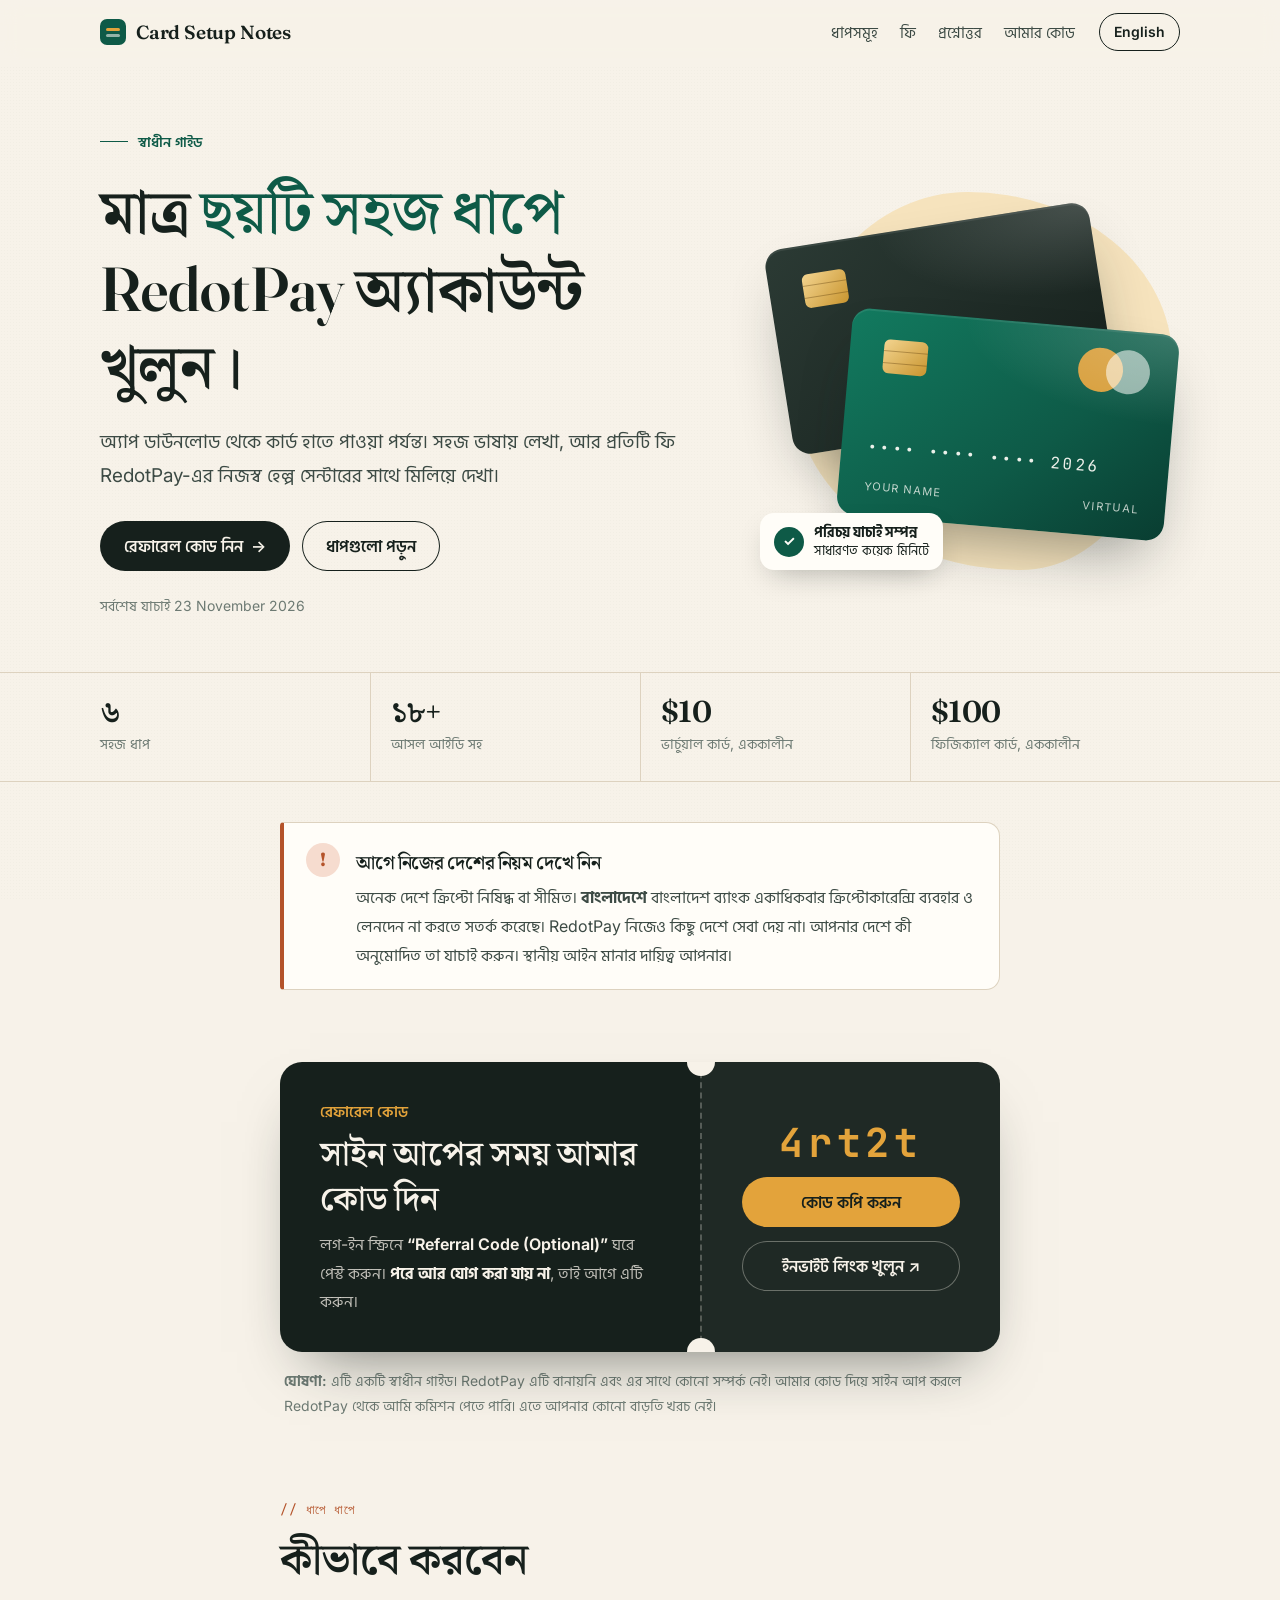
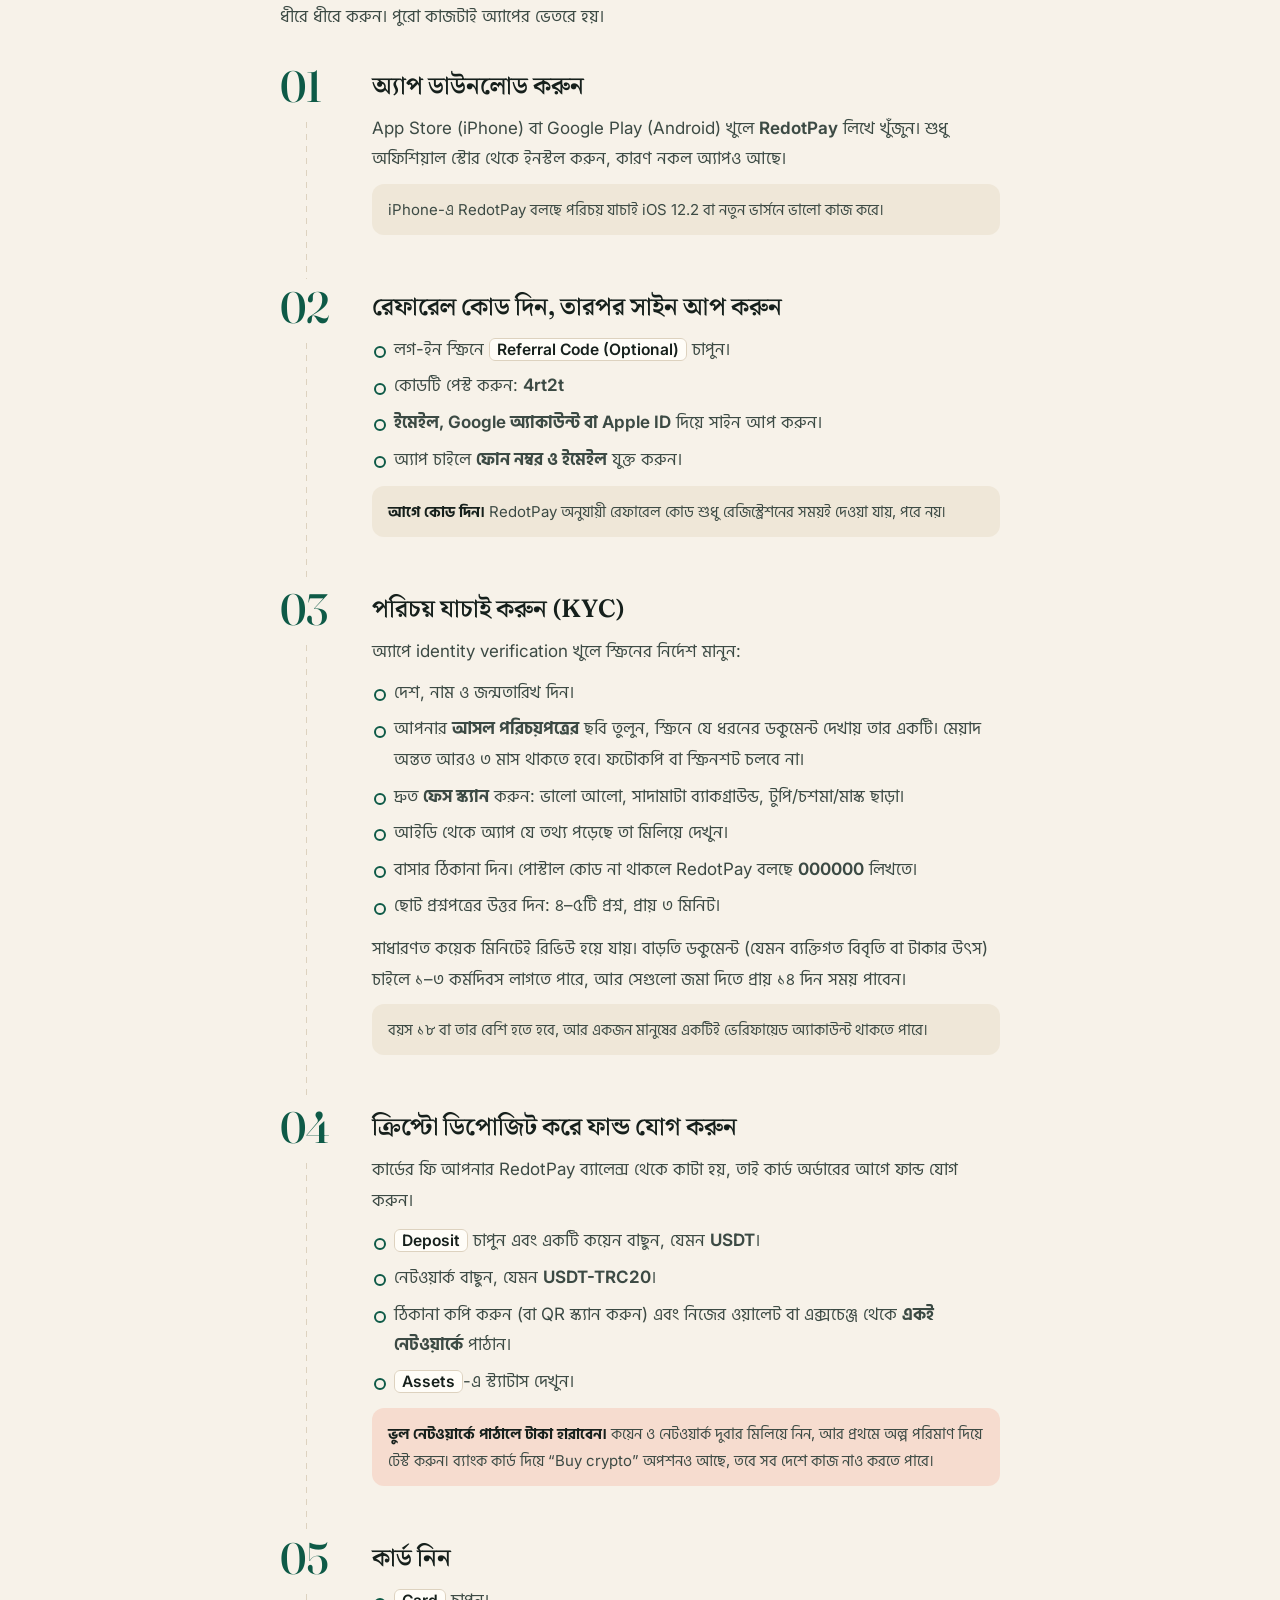
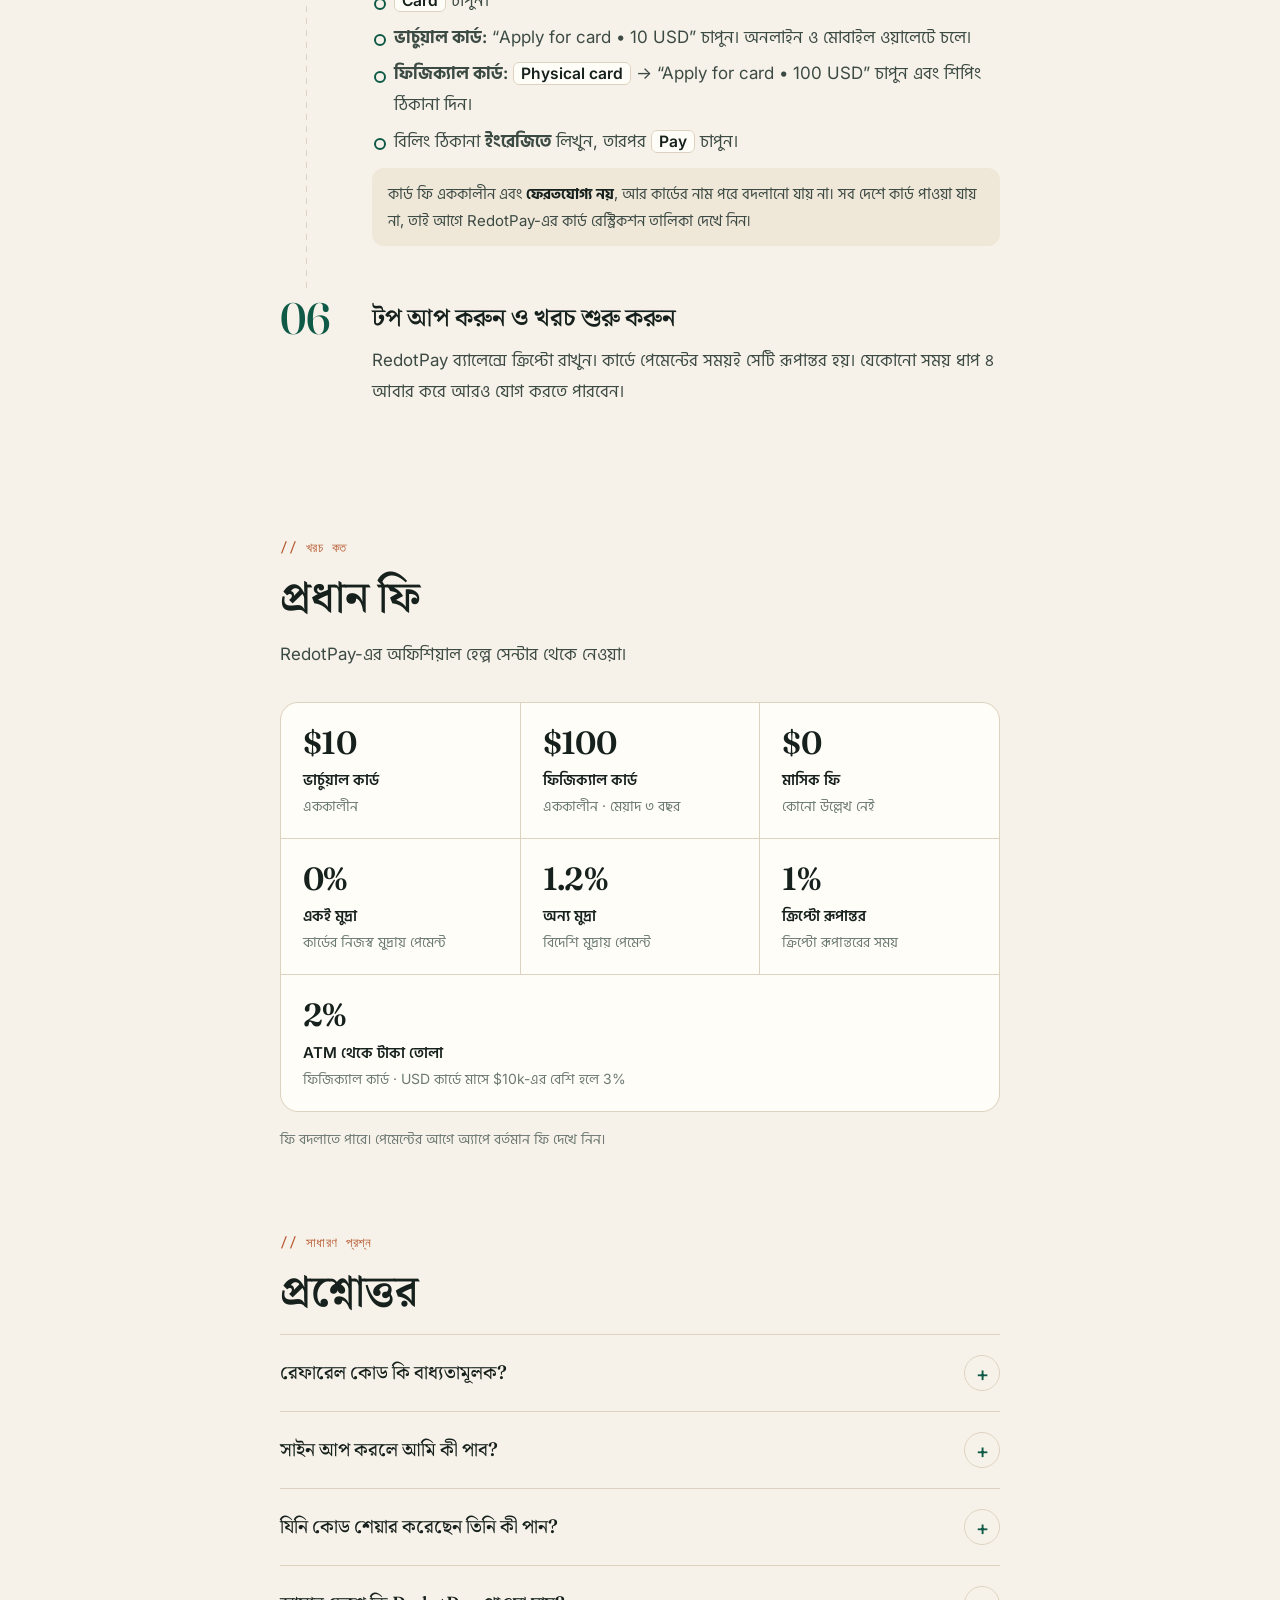
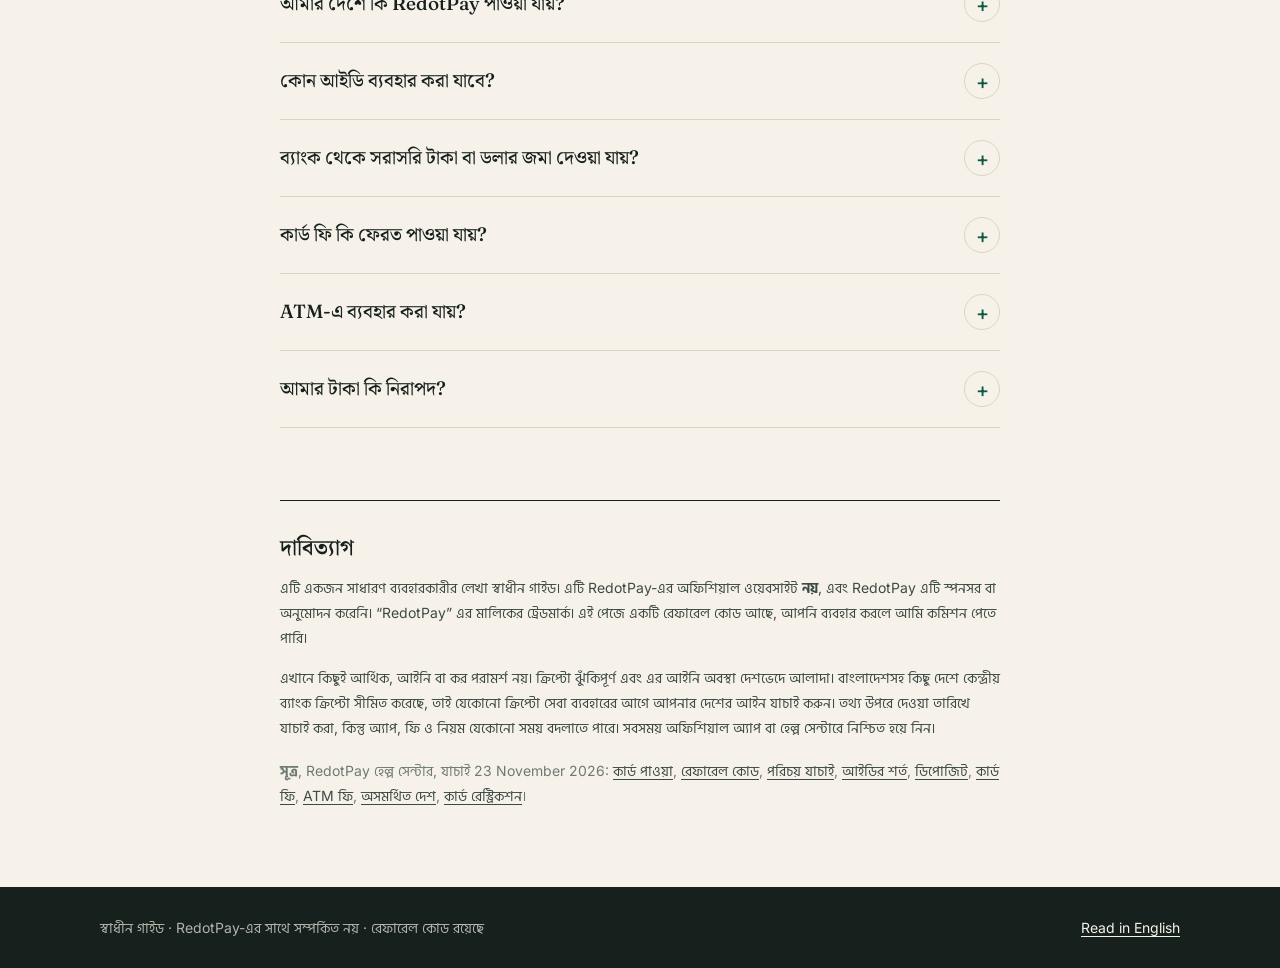
==== bn.html @ aaa46332 "Publish RedotPay sign-up guide (English + Bangla) Co-Authored-By: Claude Opus 5.5 <noreply@anthropic" ====
<!DOCTYPE html>
<html lang="bn">
<head>
  <meta charset="utf-8">
  <meta name="viewport" content="width=device-width, initial-scale=1">
  <title>RedotPay অ্যাকাউন্ট খোলার সহজ গাইড – ধাপে ধাপে</title>
  <meta name="description" content="RedotPay সাইন আপের স্বাধীন ও সহজ গাইড: অ্যাপ ডাউনলোড, রেফারেল কোড, পরিচয় যাচাই (KYC), ডিপোজিট এবং কার্ড পাওয়া।">
  <meta name="theme-color" content="#f7f2e9">
  <link rel="alternate" hreflang="en" href="index.html">
  <link rel="preconnect" href="https://fonts.googleapis.com">
  <link rel="preconnect" href="https://fonts.gstatic.com" crossorigin>
  <link href="https://fonts.googleapis.com/css2?family=Fraunces:ital,opsz,wght@0,9..144,400..700;1,9..144,400..600&family=Hind+Siliguri:wght@400;500;600;700&family=Noto+Serif+Bengali:wght@500;600;700&family=Inter:wght@400;500;600;700&family=JetBrains+Mono:wght@600;700&display=swap" rel="stylesheet">
  <link rel="stylesheet" href="style.css">
</head>
<body>

<header class="top">
  <div class="wrap">
    <a class="brand" href="bn.html"><span class="brand-mark" aria-hidden="true"></span>Card Setup Notes</a>
    <nav aria-label="সেকশন">
      <a href="#steps">ধাপসমূহ</a>
      <a href="#fees">ফি</a>
      <a href="#faq">প্রশ্নোত্তর</a>
      <a href="#code">আমার কোড</a>
    </nav>
    <a class="lang" href="index.html" lang="en">English</a>
  </div>
</header>

<main>

  <section class="hero">
    <div class="wrap">
      <div>
        <p class="eyebrow">স্বাধীন গাইড</p>
        <h1>মাত্র <em>ছয়টি সহজ ধাপে</em> RedotPay অ্যাকাউন্ট খুলুন।</h1>
        <p class="lead">অ্যাপ ডাউনলোড থেকে কার্ড হাতে পাওয়া পর্যন্ত। সহজ ভাষায় লেখা, আর প্রতিটি ফি RedotPay-এর নিজস্ব হেল্প সেন্টারের সাথে মিলিয়ে দেখা।</p>
        <div class="cta">
          <a class="btn btn-primary" href="#code">রেফারেল কোড নিন <span class="arrow">→</span></a>
          <a class="btn btn-ghost" href="#steps">ধাপগুলো পড়ুন</a>
        </div>
        <p class="updated">সর্বশেষ যাচাই <span data-last-checked>23 November 2026</span></p>
      </div>

      <div class="art" aria-hidden="true">
        <div class="blob"></div>
        <div class="card card-back"><div class="chip"></div></div>
        <div class="card card-front">
          <div class="chip"></div>
          <div class="rings"></div>
          <div class="num">•••• •••• •••• 2026</div>
          <div class="meta"><span>Your name</span><span>Virtual</span></div>
        </div>
        <div class="stamp"><span class="dot">✓</span><span><b>পরিচয় যাচাই সম্পন্ন</b>সাধারণত কয়েক মিনিটে</span></div>
      </div>
    </div>
  </section>

  <div class="facts">
    <div class="wrap">
      <div class="fact"><span class="n">৬</span><span class="l">সহজ ধাপ</span></div>
      <div class="fact"><span class="n">১৮+</span><span class="l">আসল আইডি সহ</span></div>
      <div class="fact"><span class="n">$10</span><span class="l">ভার্চুয়াল কার্ড, এককালীন</span></div>
      <div class="fact"><span class="n">$100</span><span class="l">ফিজিক্যাল কার্ড, এককালীন</span></div>
    </div>
  </div>

  <div class="narrow">
    <aside class="notice" role="note">
      <span class="icon" aria-hidden="true">!</span>
      <div>
        <h3>আগে নিজের দেশের নিয়ম দেখে নিন</h3>
        <p>অনেক দেশে ক্রিপ্টো নিষিদ্ধ বা সীমিত। <b>বাংলাদেশে</b> বাংলাদেশ ব্যাংক একাধিকবার ক্রিপ্টোকারেন্সি ব্যবহার ও লেনদেন না করতে সতর্ক করেছে। RedotPay নিজেও কিছু দেশে সেবা দেয় না। আপনার দেশে কী অনুমোদিত তা যাচাই করুন। স্থানীয় আইন মানার দায়িত্ব আপনার।</p>
      </div>
    </aside>
  </div>

  <section class="block" id="code">
    <div class="narrow">
      <div class="ticket">
        <div class="ticket-main">
          <p class="label">রেফারেল কোড</p>
          <h2>সাইন আপের সময় আমার কোড দিন</h2>
          <p>লগ-ইন স্ক্রিনে <b>“Referral Code (Optional)”</b> ঘরে পেস্ট করুন। <b>পরে আর যোগ করা যায় না</b>, তাই আগে এটি করুন।</p>
        </div>
        <div class="ticket-side">
          <span class="code" data-ref-code>4rt2t</span>
          <button class="btn btn-gold" type="button" data-copy data-copied="কপি হয়েছে ✓" data-manual="সিলেক্ট হয়েছে – নিজে কপি করুন">কোড কপি করুন</button>
          <a class="btn btn-line" data-ref-link href="#" hidden target="_blank" rel="noopener sponsored">ইনভাইট লিংক খুলুন ↗</a>
        </div>
      </div>
      <p class="disclosure"><b>ঘোষণা:</b> এটি একটি স্বাধীন গাইড। RedotPay এটি বানায়নি এবং এর সাথে কোনো সম্পর্ক নেই। আমার কোড দিয়ে সাইন আপ করলে RedotPay থেকে আমি কমিশন পেতে পারি। এতে আপনার কোনো বাড়তি খরচ নেই।</p>
    </div>
  </section>

  <section class="block" id="steps">
    <div class="narrow">
      <p class="kicker">// ধাপে ধাপে</p>
      <h2>কীভাবে করবেন</h2>
      <p class="section-intro">ধীরে ধীরে করুন। পুরো কাজটাই অ্যাপের ভেতরে হয়।</p>

      <ol class="steps">
        <li>
          <div class="step-body">
            <h3>অ্যাপ ডাউনলোড করুন</h3>
            <p>App Store (iPhone) বা Google Play (Android) খুলে <b>RedotPay</b> লিখে খুঁজুন। শুধু অফিশিয়াল স্টোর থেকে ইনস্টল করুন, কারণ নকল অ্যাপও আছে।</p>
            <p class="note">iPhone-এ RedotPay বলছে পরিচয় যাচাই iOS 12.2 বা নতুন ভার্সনে ভালো কাজ করে।</p>
          </div>
        </li>

        <li>
          <div class="step-body">
            <h3>রেফারেল কোড দিন, তারপর সাইন আপ করুন</h3>
            <ul>
              <li>লগ-ইন স্ক্রিনে <span class="ui">Referral Code (Optional)</span> চাপুন।</li>
              <li>কোডটি পেস্ট করুন: <b data-ref-code>4rt2t</b></li>
              <li><b>ইমেইল, Google অ্যাকাউন্ট বা Apple ID</b> দিয়ে সাইন আপ করুন।</li>
              <li>অ্যাপ চাইলে <b>ফোন নম্বর ও ইমেইল</b> যুক্ত করুন।</li>
            </ul>
            <p class="note"><b>আগে কোড দিন।</b> RedotPay অনুযায়ী রেফারেল কোড শুধু রেজিস্ট্রেশনের সময়ই দেওয়া যায়, পরে নয়।</p>
          </div>
        </li>

        <li>
          <div class="step-body">
            <h3>পরিচয় যাচাই করুন (KYC)</h3>
            <p>অ্যাপে identity verification খুলে স্ক্রিনের নির্দেশ মানুন:</p>
            <ul>
              <li>দেশ, নাম ও জন্মতারিখ দিন।</li>
              <li>আপনার <b>আসল পরিচয়পত্রের</b> ছবি তুলুন, স্ক্রিনে যে ধরনের ডকুমেন্ট দেখায় তার একটি। মেয়াদ অন্তত আরও ৩ মাস থাকতে হবে। ফটোকপি বা স্ক্রিনশট চলবে না।</li>
              <li>দ্রুত <b>ফেস স্ক্যান</b> করুন: ভালো আলো, সাদামাটা ব্যাকগ্রাউন্ড, টুপি/চশমা/মাস্ক ছাড়া।</li>
              <li>আইডি থেকে অ্যাপ যে তথ্য পড়েছে তা মিলিয়ে দেখুন।</li>
              <li>বাসার ঠিকানা দিন। পোস্টাল কোড না থাকলে RedotPay বলছে <b>000000</b> লিখতে।</li>
              <li>ছোট প্রশ্নপত্রের উত্তর দিন: ৪–৫টি প্রশ্ন, প্রায় ৩ মিনিট।</li>
            </ul>
            <p>সাধারণত কয়েক মিনিটেই রিভিউ হয়ে যায়। বাড়তি ডকুমেন্ট (যেমন ব্যক্তিগত বিবৃতি বা টাকার উৎস) চাইলে ১–৩ কর্মদিবস লাগতে পারে, আর সেগুলো জমা দিতে প্রায় ১৪ দিন সময় পাবেন।</p>
            <p class="note">বয়স ১৮ বা তার বেশি হতে হবে, আর একজন মানুষের একটিই ভেরিফায়েড অ্যাকাউন্ট থাকতে পারে।</p>
          </div>
        </li>

        <li>
          <div class="step-body">
            <h3>ক্রিপ্টো ডিপোজিট করে ফান্ড যোগ করুন</h3>
            <p>কার্ডের ফি আপনার RedotPay ব্যালেন্স থেকে কাটা হয়, তাই কার্ড অর্ডারের আগে ফান্ড যোগ করুন।</p>
            <ul>
              <li><span class="ui">Deposit</span> চাপুন এবং একটি কয়েন বাছুন, যেমন <b>USDT</b>।</li>
              <li>নেটওয়ার্ক বাছুন, যেমন <b>USDT-TRC20</b>।</li>
              <li>ঠিকানা কপি করুন (বা QR স্ক্যান করুন) এবং নিজের ওয়ালেট বা এক্সচেঞ্জ থেকে <b>একই নেটওয়ার্কে</b> পাঠান।</li>
              <li><span class="ui">Assets</span>-এ স্ট্যাটাস দেখুন।</li>
            </ul>
            <p class="note warn"><b>ভুল নেটওয়ার্কে পাঠালে টাকা হারাবেন।</b> কয়েন ও নেটওয়ার্ক দুবার মিলিয়ে নিন, আর প্রথমে অল্প পরিমাণ দিয়ে টেস্ট করুন। ব্যাংক কার্ড দিয়ে “Buy crypto” অপশনও আছে, তবে সব দেশে কাজ নাও করতে পারে।</p>
          </div>
        </li>

        <li>
          <div class="step-body">
            <h3>কার্ড নিন</h3>
            <ul>
              <li><span class="ui">Card</span> চাপুন।</li>
              <li><b>ভার্চুয়াল কার্ড:</b> “Apply for card • 10 USD” চাপুন। অনলাইন ও মোবাইল ওয়ালেটে চলে।</li>
              <li><b>ফিজিক্যাল কার্ড:</b> <span class="ui">Physical card</span> → “Apply for card • 100 USD” চাপুন এবং শিপিং ঠিকানা দিন।</li>
              <li>বিলিং ঠিকানা <b>ইংরেজিতে</b> লিখুন, তারপর <span class="ui">Pay</span> চাপুন।</li>
            </ul>
            <p class="note">কার্ড ফি এককালীন এবং <b>ফেরতযোগ্য নয়</b>, আর কার্ডের নাম পরে বদলানো যায় না। সব দেশে কার্ড পাওয়া যায় না, তাই আগে RedotPay-এর কার্ড রেস্ট্রিকশন তালিকা দেখে নিন।</p>
          </div>
        </li>

        <li>
          <div class="step-body">
            <h3>টপ আপ করুন ও খরচ শুরু করুন</h3>
            <p>RedotPay ব্যালেন্সে ক্রিপ্টো রাখুন। কার্ডে পেমেন্টের সময়ই সেটি রূপান্তর হয়। যেকোনো সময় ধাপ ৪ আবার করে আরও যোগ করতে পারবেন।</p>
          </div>
        </li>
      </ol>
    </div>
  </section>

  <section class="block" id="fees">
    <div class="narrow">
      <p class="kicker">// খরচ কত</p>
      <h2>প্রধান ফি</h2>
      <p class="section-intro">RedotPay-এর অফিশিয়াল হেল্প সেন্টার থেকে নেওয়া।</p>
      <div class="fees">
        <div class="fee"><span class="v">$10</span><span class="k">ভার্চুয়াল কার্ড</span><span class="d">এককালীন</span></div>
        <div class="fee"><span class="v">$100</span><span class="k">ফিজিক্যাল কার্ড</span><span class="d">এককালীন · মেয়াদ ৩ বছর</span></div>
        <div class="fee"><span class="v">$0</span><span class="k">মাসিক ফি</span><span class="d">কোনো উল্লেখ নেই</span></div>
        <div class="fee"><span class="v">0%</span><span class="k">একই মুদ্রা</span><span class="d">কার্ডের নিজস্ব মুদ্রায় পেমেন্ট</span></div>
        <div class="fee"><span class="v">1.2%</span><span class="k">অন্য মুদ্রা</span><span class="d">বিদেশি মুদ্রায় পেমেন্ট</span></div>
        <div class="fee"><span class="v">1%</span><span class="k">ক্রিপ্টো রূপান্তর</span><span class="d">ক্রিপ্টো রূপান্তরের সময়</span></div>
        <div class="fee"><span class="v">2%</span><span class="k">ATM থেকে টাকা তোলা</span><span class="d">ফিজিক্যাল কার্ড · USD কার্ডে মাসে $10k-এর বেশি হলে 3%</span></div>
      </div>
      <p class="fine">ফি বদলাতে পারে। পেমেন্টের আগে অ্যাপে বর্তমান ফি দেখে নিন।</p>
    </div>
  </section>

  <section class="block" id="faq">
    <div class="narrow">
      <p class="kicker">// সাধারণ প্রশ্ন</p>
      <h2>প্রশ্নোত্তর</h2>
      <div class="faq">
        <details>
          <summary>রেফারেল কোড কি বাধ্যতামূলক?</summary>
          <p>না, এটি ঐচ্ছিক। তবে শুধু সাইন আপের সময়ই দেওয়া যায়, তাই আমার কোড ব্যবহার করতে চাইলে অ্যাকাউন্ট খোলার আগেই দিন।</p>
        </details>
        <details>
          <summary>সাইন আপ করলে আমি কী পাব?</summary>
          <p>RedotPay নতুন ব্যবহারকারীদের 5 USD সাইন-আপ রিওয়ার্ড দিয়েছে। এটি শুধু খরচের জন্য, কার্ড ফি দেওয়া যায় না, আর মেয়াদ ৩০ দিন। অফার বদলায়, তাই অ্যাপে বর্তমান অফার দেখুন।</p>
        </details>
        <details>
          <summary>যিনি কোড শেয়ার করেছেন তিনি কী পান?</summary>
          <p>আপনি সাইন আপ করে পরিচয় যাচাই শেষ করলে RedotPay আমন্ত্রণকারীকে কমিশন দেয় (কার্ড ফি ও কার্ডে খরচের একটি শতাংশ)। আপনার ব্যালেন্স থেকে কিছু কাটা হয় না।</p>
        </details>
        <details>
          <summary>আমার দেশে কি RedotPay পাওয়া যায়?</summary>
          <p>RedotPay অ্যাপ ও কার্ডের জন্য নিষিদ্ধ দেশের তালিকা প্রকাশ করে (যেমন যুক্তরাষ্ট্র, মূল চীন, রাশিয়া)। তালিকা বদলায়, তাই হেল্প সেন্টার দেখুন। RedotPay আপনার দেশে সেবা দিলেও আপনার দেশের আইন ক্রিপ্টো অনুমোদন নাও করতে পারে। বাংলাদেশে বাংলাদেশ ব্যাংক ক্রিপ্টো ব্যবহারের বিরুদ্ধে সতর্ক করেছে।</p>
        </details>
        <details>
          <summary>কোন আইডি ব্যবহার করা যাবে?</summary>
          <p>শুধু আপনার দেশের জন্য অ্যাপে যে ডকুমেন্টগুলো দেখায়। আসল ফিজিক্যাল আইডি হতে হবে, এবং মেয়াদ অন্তত আরও ৩ মাস থাকতে হবে।</p>
        </details>
        <details>
          <summary>ব্যাংক থেকে সরাসরি টাকা বা ডলার জমা দেওয়া যায়?</summary>
          <p>না। RedotPay বলছে ফিয়াট টাকা কার্ডে জমা বা ট্রান্সফার করা যায় না। ক্রিপ্টো দিয়ে ফান্ড করতে হয়।</p>
        </details>
        <details>
          <summary>কার্ড ফি কি ফেরত পাওয়া যায়?</summary>
          <p>না। একবার পেমেন্ট করলে কার্ড ফি বাতিল বা ফেরত হয় না, কার্ড ডিলিট করলেও না।</p>
        </details>
        <details>
          <summary>ATM-এ ব্যবহার করা যায়?</summary>
          <p>হ্যাঁ, ফিজিক্যাল কার্ড দিয়ে, বড় কার্ড নেটওয়ার্ক সাপোর্ট করে এমন ATM-এ। ফি 2% (উপরে দেখুন), আর ATM নিজেও আলাদা ফি নিতে পারে।</p>
        </details>
        <details>
          <summary>আমার টাকা কি নিরাপদ?</summary>
          <p>যেকোনো ক্রিপ্টো সেবায় ঝুঁকি আছে: দামের ওঠানামা, হ্যাক, অ্যাকাউন্ট ফ্রিজ ও নিয়ম বদল। যতটুকু হারালেও সমস্যা নেই শুধু ততটুকুই রাখুন, সব সিকিউরিটি অপশন চালু করুন, আর পাসওয়ার্ড বা কোড কাউকে দেবেন না, এমনকি নিজেকে “সাপোর্ট” বলে দাবি করা কাউকেও না।</p>
        </details>
      </div>

      <div class="disclaimer" id="disclaimer">
        <h2>দাবিত্যাগ</h2>
        <p>এটি একজন সাধারণ ব্যবহারকারীর লেখা স্বাধীন গাইড। এটি RedotPay-এর অফিশিয়াল ওয়েবসাইট <b>নয়</b>, এবং RedotPay এটি স্পনসর বা অনুমোদন করেনি। “RedotPay” এর মালিকের ট্রেডমার্ক। এই পেজে একটি রেফারেল কোড আছে, আপনি ব্যবহার করলে আমি কমিশন পেতে পারি।</p>
        <p>এখানে কিছুই আর্থিক, আইনি বা কর পরামর্শ নয়। ক্রিপ্টো ঝুঁকিপূর্ণ এবং এর আইনি অবস্থা দেশভেদে আলাদা। বাংলাদেশসহ কিছু দেশে কেন্দ্রীয় ব্যাংক ক্রিপ্টো সীমিত করেছে, তাই যেকোনো ক্রিপ্টো সেবা ব্যবহারের আগে আপনার দেশের আইন যাচাই করুন। তথ্য উপরে দেওয়া তারিখে যাচাই করা, কিন্তু অ্যাপ, ফি ও নিয়ম যেকোনো সময় বদলাতে পারে। সবসময় অফিশিয়াল অ্যাপ বা হেল্প সেন্টারে নিশ্চিত হয়ে নিন।</p>
        <p class="sources"><b>সূত্র</b>, RedotPay হেল্প সেন্টার, যাচাই <span data-last-checked>23 November 2026</span>:
          <a href="https://helpcenter.redotpay.com/en/articles/11008771-how-to-get-a-redotpay-card" rel="nofollow">কার্ড পাওয়া</a>,
          <a href="https://helpcenter.redotpay.com/en/articles/10521800-how-do-i-use-a-referral-code" rel="nofollow">রেফারেল কোড</a>,
          <a href="https://helpcenter.redotpay.com/en/articles/10339261-how-to-verify-your-identity" rel="nofollow">পরিচয় যাচাই</a>,
          <a href="https://helpcenter.redotpay.com/en/articles/10920717-identity-verification-requirements" rel="nofollow">আইডির শর্ত</a>,
          <a href="https://helpcenter.redotpay.com/en/articles/10339284-how-to-deposit-cryptocurrency-to-my-redotpay-account" rel="nofollow">ডিপোজিট</a>,
          <a href="https://helpcenter.redotpay.com/en/articles/10566200-do-i-need-to-pay-for-a-card" rel="nofollow">কার্ড ফি</a>,
          <a href="https://helpcenter.redotpay.com/en/articles/10622095-can-i-withdraw-cash-from-an-atm-and-are-there-any-fees" rel="nofollow">ATM ফি</a>,
          <a href="https://helpcenter.redotpay.com/en/articles/10339263" rel="nofollow">অসমর্থিত দেশ</a>,
          <a href="https://helpcenter.redotpay.com/en/articles/14254838" rel="nofollow">কার্ড রেস্ট্রিকশন</a>।
        </p>
      </div>
    </div>
  </section>

</main>

<footer class="foot">
  <div class="wrap">
    <span>স্বাধীন গাইড · RedotPay-এর সাথে সম্পর্কিত নয় · রেফারেল কোড রয়েছে</span>
    <a href="index.html" lang="en">Read in English</a>
  </div>
</footer>

<div class="codebar" aria-hidden="true">
  <div><small>আমার রেফারেল কোড</small><span class="c" data-ref-code>4rt2t</span></div>
  <button class="btn btn-gold" type="button" data-copy data-copied="কপি ✓" data-manual="সিলেক্ট হয়েছে" tabindex="-1">কপি</button>
</div>

<script src="config.js"></script>
<script src="main.js"></script>
</body>
</html>
---- style.css ----
/* ---------- Palette & type ---------- */
:root {
  --paper: #f7f2e9;
  --paper-2: #efe7d8;
  --ink: #16201c;
  --ink-2: #3c4a44;
  --muted: #6d7a73;
  --line: #ddd2bf;
  --green: #0e5a47;
  --green-2: #127a5f;
  --gold: #e3a33b;
  --gold-soft: #f6e3bd;
  --rust: #b4532a;
  --white: #fffdf8;

  --serif: "Fraunces", "Noto Serif Bengali", Georgia, "Times New Roman", serif;
  --sans: "Inter", "Hind Siliguri", system-ui, -apple-system, "Segoe UI", Roboto, sans-serif;
  --mono: "JetBrains Mono", ui-monospace, SFMono-Regular, Menlo, Consolas, monospace;
}

* { box-sizing: border-box; }
html { -webkit-text-size-adjust: 100%; scroll-behavior: smooth; }
[id] { scroll-margin-top: 80px; }
[hidden] { display: none !important; }

body {
  margin: 0;
  background: var(--paper);
  color: var(--ink);
  font-family: var(--sans);
  font-size: 17px;
  line-height: 1.7;
  -webkit-font-smoothing: antialiased;
}
html:lang(bn) body { line-height: 1.8; }

/* subtle paper grain */
body::before {
  content: "";
  position: fixed;
  inset: 0;
  pointer-events: none;
  opacity: .35;
  z-index: -1;
  background-image: radial-gradient(rgba(22,32,28,.06) 1px, transparent 1px);
  background-size: 3px 3px;
}

a { color: var(--green); text-underline-offset: 3px; }
b, strong { font-weight: 650; }

.wrap { width: min(1080px, 100% - 40px); margin-inline: auto; }
.narrow { width: min(720px, 100% - 40px); margin-inline: auto; }

/* ---------- Header ---------- */
.top {
  position: sticky;
  top: 0;
  z-index: 20;
  background: rgba(247,242,233,.85);
  backdrop-filter: saturate(140%) blur(10px);
  -webkit-backdrop-filter: saturate(140%) blur(10px);
  border-bottom: 1px solid transparent;
  transition: border-color .2s;
}
.top.scrolled { border-bottom-color: var(--line); }
.top .wrap { display: flex; align-items: center; gap: 24px; height: 64px; }
.brand {
  display: flex; align-items: center; gap: 10px;
  color: var(--ink); text-decoration: none;
  font-family: var(--serif); font-weight: 600; font-size: 19px; letter-spacing: -.01em;
}
.brand-mark {
  width: 26px; height: 26px; border-radius: 7px;
  background: var(--green);
  position: relative; flex: none;
}
.brand-mark::after {
  content: ""; position: absolute; left: 6px; right: 6px; top: 9px; height: 3px;
  background: var(--gold); border-radius: 2px;
  box-shadow: 0 6px 0 rgba(255,253,248,.55);
}
.top nav { display: flex; gap: 22px; margin-left: auto; font-size: 15px; }
.top nav a { color: var(--ink-2); text-decoration: none; }
.top nav a:hover { color: var(--green); }
.lang {
  font-size: 14px; font-weight: 600; text-decoration: none;
  color: var(--ink); border: 1px solid var(--ink); border-radius: 999px;
  padding: 5px 14px; transition: background .15s, color .15s;
}
.lang:hover { background: var(--ink); color: var(--paper); }

/* ---------- Hero ---------- */
.hero { padding: 56px 0 40px; }
.hero .wrap {
  display: grid; grid-template-columns: 1.15fr .85fr; gap: 56px; align-items: center;
}
.eyebrow {
  display: inline-flex; align-items: center; gap: 10px;
  font-size: 13px; letter-spacing: .08em; text-transform: uppercase;
  color: var(--green); font-weight: 600; margin: 0 0 18px;
}
.eyebrow::before { content: ""; width: 28px; height: 1px; background: currentColor; }
html:lang(bn) .eyebrow { text-transform: none; letter-spacing: 0; font-size: 14px; }

h1, h2, h3 { font-family: var(--serif); font-weight: 600; letter-spacing: -.02em; color: var(--ink); }
h1 {
  font-size: clamp(36px, 5.4vw, 62px);
  line-height: 1.04; margin: 0 0 20px;
  font-variation-settings: "opsz" 144;
}
h1 em { font-style: italic; color: var(--green); font-weight: 500; }
html:lang(bn) h1 { line-height: 1.25; letter-spacing: 0; }
html:lang(bn) h1 em { font-style: normal; }
.lead { font-size: 19px; color: var(--ink-2); max-width: 34em; margin: 0 0 28px; }

.cta { display: flex; flex-wrap: wrap; gap: 12px; align-items: center; }
.btn {
  font: inherit; font-weight: 600; font-size: 16px;
  display: inline-flex; align-items: center; justify-content: center; gap: 8px;
  min-height: 50px; padding: 0 24px; border-radius: 999px;
  text-decoration: none; cursor: pointer; border: 0;
  transition: transform .15s, background .15s, box-shadow .15s;
}
.btn:active { transform: translateY(1px); }
.btn-primary { background: var(--ink); color: var(--paper); }
.btn-primary:hover { background: var(--green); }
.btn-ghost { color: var(--ink); background: transparent; box-shadow: inset 0 0 0 1px var(--ink); }
.btn-ghost:hover { background: var(--white); }
.btn .arrow { transition: transform .15s; }
.btn:hover .arrow { transform: translateX(3px); }

.updated { margin-top: 22px; font-size: 14px; color: var(--muted); }

/* card illustration (generic, no brand) */
.art { position: relative; aspect-ratio: 1 / 1; max-width: 420px; justify-self: end; width: 100%; }
.art .blob {
  position: absolute; inset: 6% 2% 4% 8%;
  background: var(--gold-soft); border-radius: 46% 54% 40% 60% / 52% 44% 56% 48%;
}
.art .card {
  position: absolute; width: 78%; aspect-ratio: 1.586;
  border-radius: 18px; padding: 7% 8%;
  color: var(--white); overflow: hidden;
  box-shadow: 0 30px 60px -20px rgba(22,32,28,.45), 0 2px 0 rgba(255,255,255,.08) inset;
}
.art .card::after {
  content: ""; position: absolute; inset: 0;
  background: radial-gradient(120% 80% at 100% 0%, rgba(255,255,255,.18), transparent 55%);
}
.art .card-back { left: 4%; top: 14%; transform: rotate(-9deg); background: linear-gradient(140deg, #2b3a34, #16201c); }
.art .card-front { right: 2%; bottom: 14%; transform: rotate(5deg); background: linear-gradient(140deg, var(--green-2), var(--green) 60%, #093d31); }
.chip {
  width: 17%; aspect-ratio: 1.3; border-radius: 6px;
  background: linear-gradient(135deg, #f3d48f, #c9952f);
  position: relative;
}
.chip::before { content: ""; position: absolute; inset: 30% 0; border-block: 1px solid rgba(80,50,0,.35); }
.card .num { position: absolute; left: 8%; bottom: 26%; font-family: var(--mono); letter-spacing: .14em; font-size: clamp(12px, 1.6vw, 16px); opacity: .92; }
.card .meta { position: absolute; left: 8%; right: 8%; bottom: 9%; display: flex; justify-content: space-between; font-size: 11px; letter-spacing: .12em; text-transform: uppercase; opacity: .75; }
.card .rings { position: absolute; right: 8%; top: 9%; width: 22%; aspect-ratio: 1.6; }
.card .rings::before, .card .rings::after { content: ""; position: absolute; top: 0; width: 62%; aspect-ratio: 1; border-radius: 50%; }
.card .rings::before { left: 0; background: rgba(227,163,59,.95); }
.card .rings::after { right: 0; background: rgba(255,253,248,.55); mix-blend-mode: screen; }
.stamp {
  position: absolute; left: 0; bottom: 4%;
  background: var(--white); border-radius: 14px; padding: 10px 14px;
  font-size: 13px; line-height: 1.35; box-shadow: 0 12px 30px -12px rgba(22,32,28,.35);
  display: flex; align-items: center; gap: 10px;
}
.stamp .dot { width: 30px; height: 30px; border-radius: 50%; background: var(--green); color: var(--white); display: grid; place-items: center; font-weight: 700; font-size: 14px; }
.stamp b { display: block; font-size: 14px; }

/* ---------- Facts strip ---------- */
.facts { border-block: 1px solid var(--line); }
.facts .wrap { display: grid; grid-template-columns: repeat(4, 1fr); }
.fact { padding: 22px 20px; border-left: 1px solid var(--line); }
.fact:first-child { border-left: 0; padding-left: 0; }
.fact .n { font-family: var(--serif); font-size: 30px; font-weight: 600; letter-spacing: -.02em; line-height: 1.1; display: block; }
.fact .l { font-size: 14px; color: var(--muted); }

/* ---------- Sections ---------- */
section.block { padding: 72px 0 8px; }
.kicker { font-family: var(--mono); font-size: 13px; color: var(--rust); letter-spacing: .04em; margin: 0 0 8px; }
h2 { font-size: clamp(30px, 3.8vw, 44px); line-height: 1.1; margin: 0 0 14px; }
html:lang(bn) h2 { line-height: 1.3; letter-spacing: 0; }
.section-intro { color: var(--ink-2); margin: 0 0 32px; max-width: 36em; }

/* ---------- Notice ---------- */
.notice {
  display: grid; grid-template-columns: auto 1fr; gap: 16px;
  background: var(--white); border: 1px solid var(--line); border-left: 4px solid var(--rust);
  border-radius: 4px 14px 14px 4px; padding: 20px 22px; margin: 40px 0 0;
}
.notice .icon { width: 34px; height: 34px; border-radius: 50%; background: #f6dccf; color: var(--rust); display: grid; place-items: center; font-family: var(--serif); font-weight: 700; font-size: 18px; }
.notice h3 { margin: 2px 0 4px; font-size: 19px; }
.notice p { margin: 0; color: var(--ink-2); font-size: 16px; }

/* ---------- Referral ticket ---------- */
.ticket {
  position: relative;
  display: grid; grid-template-columns: 1fr auto; gap: 0;
  background: var(--ink); color: var(--paper);
  border-radius: 22px; overflow: hidden;
  box-shadow: 0 30px 60px -30px rgba(22,32,28,.6);
}
.ticket-main { padding: 36px 40px; }
.ticket-main .label { font-size: 13px; text-transform: uppercase; letter-spacing: .1em; color: var(--gold); margin: 0 0 6px; font-weight: 600; }
html:lang(bn) .ticket-main .label { text-transform: none; letter-spacing: 0; font-size: 15px; }
.ticket-main h2 { color: var(--paper); font-size: clamp(26px, 3vw, 34px); margin: 0 0 10px; }
.ticket-main p { margin: 0; color: rgba(247,242,233,.75); font-size: 16px; }
.ticket-main p b { color: var(--paper); }
.ticket-side {
  position: relative; padding: 36px 40px; min-width: 300px;
  display: flex; flex-direction: column; justify-content: center; gap: 14px;
  background: rgba(255,255,255,.04);
  border-left: 2px dashed rgba(247,242,233,.25);
}
.ticket-side::before, .ticket-side::after {
  content: ""; position: absolute; left: -15px; width: 28px; height: 28px; border-radius: 50%; background: var(--paper);
}
.ticket-side::before { top: -14px; }
.ticket-side::after { bottom: -14px; }
.code {
  font-family: var(--mono); font-size: 40px; font-weight: 700; letter-spacing: .12em;
  color: var(--gold); line-height: 1; user-select: all; word-break: break-all; text-align: center;
}
.btn-gold { background: var(--gold); color: var(--ink); width: 100%; }
.btn-gold:hover { background: #f0b552; }
.btn-gold.ok { background: #7fd3a8; }
.btn-line { color: var(--paper); box-shadow: inset 0 0 0 1px rgba(247,242,233,.35); width: 100%; }
.btn-line:hover { background: rgba(255,255,255,.07); }

.disclosure { font-size: 14px; color: var(--muted); margin: 16px 4px 0; }

/* ---------- Steps timeline ---------- */
.steps { list-style: none; margin: 0; padding: 0; counter-reset: s; }
.steps > li {
  counter-increment: s;
  display: grid; grid-template-columns: 84px 1fr; gap: 8px;
  position: relative; padding-bottom: 40px;
}
.steps > li::before {
  content: counter(s, decimal-leading-zero);
  font-family: var(--serif); font-size: 44px; font-weight: 500; line-height: 1;
  color: var(--green); font-variation-settings: "opsz" 144;
}
.steps > li::after {
  content: ""; position: absolute; left: 26px; top: 58px; bottom: 6px; width: 1px;
  background: repeating-linear-gradient(to bottom, var(--line) 0 6px, transparent 6px 12px);
}
.steps > li:last-child::after { display: none; }
.step-body { padding-top: 4px; }
.steps h3 { font-size: 25px; line-height: 1.2; margin: 0 0 10px; }
html:lang(bn) .steps h3 { letter-spacing: 0; line-height: 1.4; }
.steps p { margin: 0 0 10px; color: var(--ink-2); }
.steps ul { margin: 0 0 12px; padding: 0; list-style: none; }
.steps ul li { position: relative; padding-left: 22px; margin: 0 0 6px; color: var(--ink-2); }
.steps ul li::before { content: ""; position: absolute; left: 2px; top: .72em; width: 8px; height: 8px; border-radius: 50%; border: 2px solid var(--green); }
.ui {
  font-family: var(--sans); font-size: .92em; font-weight: 600;
  background: var(--white); border: 1px solid var(--line); border-radius: 6px;
  padding: 1px 7px; color: var(--ink);
}
.note {
  font-size: 15px; color: var(--ink-2);
  background: var(--paper-2); border-radius: 12px; padding: 12px 16px; margin-top: 6px;
}
.note b { color: var(--ink); }
.note.warn { background: #f6dccf; }

/* ---------- Fees ---------- */
.fees { display: grid; grid-template-columns: repeat(3, 1fr); gap: 1px; background: var(--line); border: 1px solid var(--line); border-radius: 18px; overflow: hidden; }
.fee { background: var(--white); padding: 22px 22px 20px; }
.fee .v { font-family: var(--serif); font-size: 32px; font-weight: 600; letter-spacing: -.02em; line-height: 1.1; display: block; color: var(--ink); }
.fee .k { font-weight: 600; font-size: 15px; margin-top: 6px; display: block; }
.fee .d { font-size: 14px; color: var(--muted); display: block; }
.fee:last-child { grid-column: 1 / -1; }
.fine { font-size: 14px; color: var(--muted); margin: 14px 0 0; }

/* ---------- FAQ ---------- */
.faq { border-top: 1px solid var(--line); }
.faq details { border-bottom: 1px solid var(--line); }
.faq summary {
  list-style: none; cursor: pointer;
  display: flex; justify-content: space-between; align-items: center; gap: 20px;
  padding: 20px 0; font-family: var(--serif); font-size: 21px; font-weight: 500; letter-spacing: -.01em;
}
html:lang(bn) .faq summary { letter-spacing: 0; font-size: 19px; }
.faq summary::-webkit-details-marker { display: none; }
.faq summary::after {
  content: "+"; flex: none; width: 34px; height: 34px; border-radius: 50%;
  border: 1px solid var(--line); display: grid; place-items: center;
  font-family: var(--sans); font-size: 20px; color: var(--green);
  transition: transform .2s, background .2s;
}
.faq details[open] summary::after { transform: rotate(45deg); background: var(--white); }
.faq details p { margin: -4px 0 22px; color: var(--ink-2); max-width: 40em; }

/* ---------- Disclaimer / footer ---------- */
.disclaimer {
  margin-top: 72px; padding: 32px 0 0; border-top: 1px solid var(--ink);
  font-size: 14px; color: var(--ink-2);
}
.disclaimer h2 { font-size: 22px; margin-bottom: 10px; }
.sources { margin-top: 18px; color: var(--muted); }
.sources a { color: var(--ink-2); }

footer.foot { margin-top: 56px; background: var(--ink); color: rgba(247,242,233,.7); font-size: 14px; }
footer.foot .wrap { display: flex; flex-wrap: wrap; justify-content: space-between; gap: 12px; padding: 28px 0; }
footer.foot a { color: var(--paper); }

/* ---------- Floating code bar (mobile) ---------- */
.codebar {
  position: fixed; left: 12px; right: 12px; bottom: 12px; z-index: 30;
  display: none; align-items: center; justify-content: space-between; gap: 12px;
  background: var(--ink); color: var(--paper);
  border-radius: 16px; padding: 10px 10px 10px 18px;
  box-shadow: 0 16px 40px -12px rgba(22,32,28,.6);
  transform: translateY(140%); transition: transform .25s ease;
}
.codebar.show { transform: none; }
.codebar small { display: block; font-size: 12px; color: rgba(247,242,233,.65); line-height: 1.2; }
.codebar .c { font-family: var(--mono); font-weight: 700; font-size: 19px; color: var(--gold); letter-spacing: .08em; }
.codebar .btn { min-height: 42px; padding: 0 18px; width: auto; font-size: 15px; }

/* ---------- Responsive ---------- */
@media (max-width: 900px) {
  .hero .wrap { grid-template-columns: 1fr; gap: 28px; }
  .art { justify-self: center; max-width: 360px; }
  .top nav { display: none; }
  .lang { margin-left: auto; }
  .facts .wrap { grid-template-columns: repeat(2, 1fr); }
  .fact:nth-child(3) { border-left: 0; padding-left: 0; }
  .fact:nth-child(n+3) { border-top: 1px solid var(--line); }
  .fees { grid-template-columns: repeat(2, 1fr); }
  .ticket { grid-template-columns: 1fr; }
  .ticket-side { border-left: 0; border-top: 2px dashed rgba(247,242,233,.25); min-width: 0; }
  .ticket-side::before, .ticket-side::after { top: -15px; bottom: auto; }
  .ticket-side::before { left: -14px; }
  .ticket-side::after { left: auto; right: -14px; }
}
@media (max-width: 560px) {
  body { font-size: 16px; padding-bottom: 80px; }
  .hero { padding: 32px 0 28px; }
  .art { max-width: 300px; margin-top: -8px; }
  .lead { font-size: 17px; }
  .cta .btn { flex: 1 1 auto; }
  .fact { padding: 16px 12px; }
  .fact .n { font-size: 24px; }
  section.block { padding-top: 56px; }
  .ticket-main, .ticket-side { padding: 26px 22px; }
  .code { font-size: 34px; }
  .steps > li { grid-template-columns: 1fr; gap: 4px; padding-bottom: 32px; }
  .steps > li::before { font-size: 36px; }
  .steps > li::after { display: none; }
  .steps > li + li { border-top: 1px solid var(--line); padding-top: 28px; }
  .steps h3 { font-size: 22px; }
  .fee { padding: 16px; }
  .fee .v { font-size: 24px; }
  .faq summary { font-size: 18px; }
  .codebar { display: flex; }
}

@media (prefers-reduced-motion: reduce) {
  html { scroll-behavior: auto; }
  * { transition: none !important; }
}
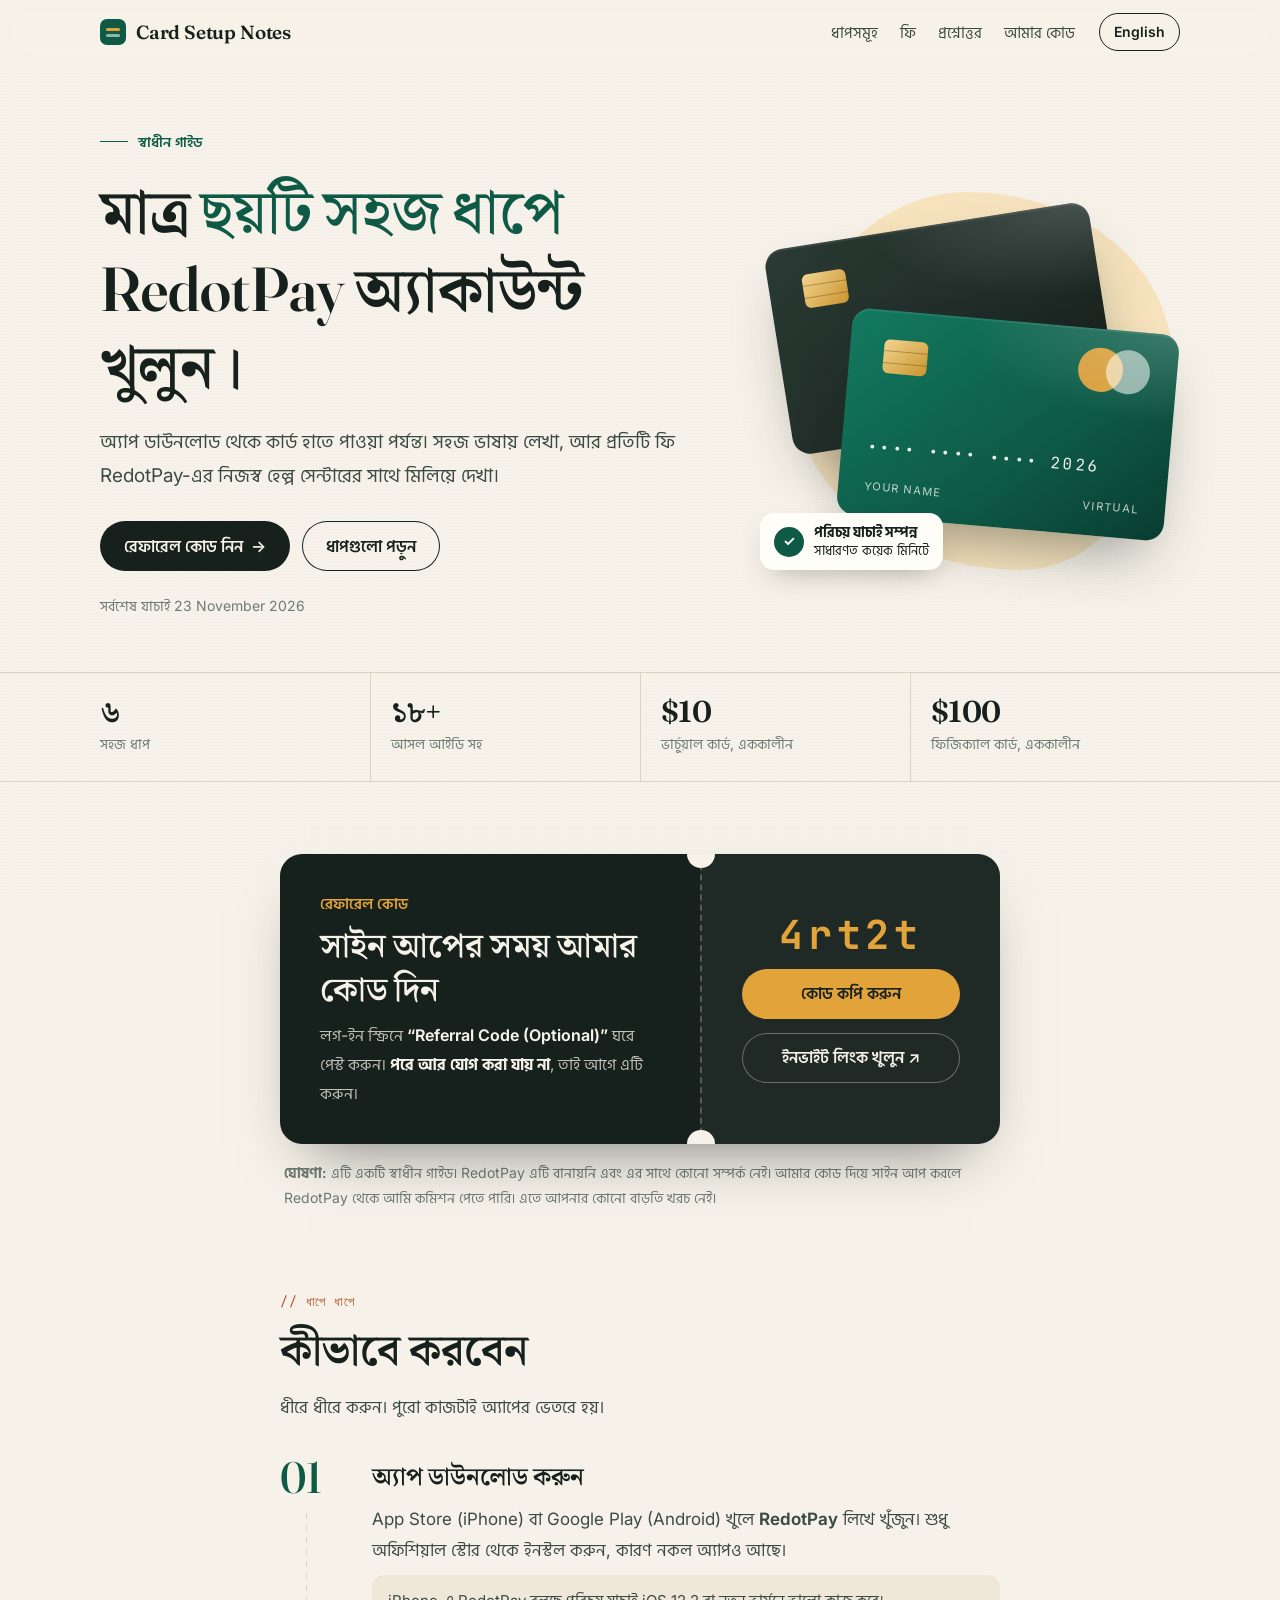
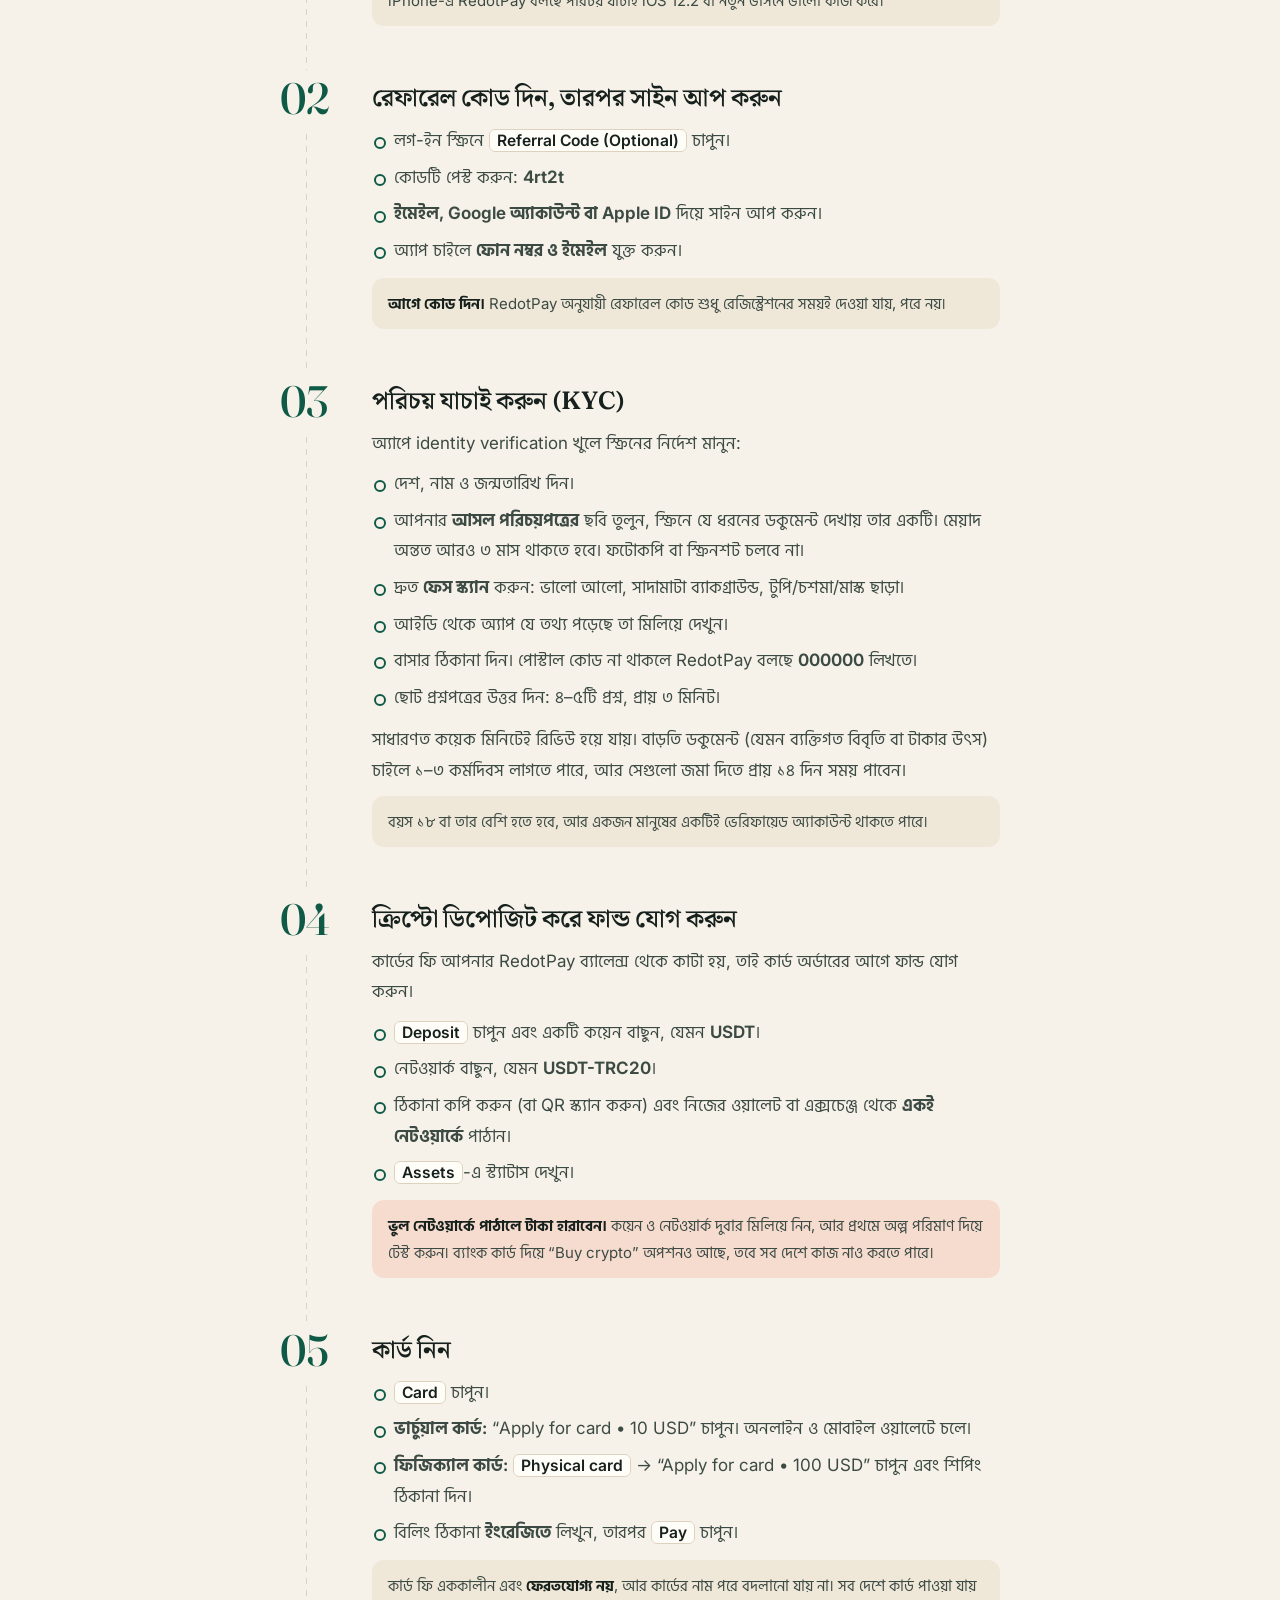
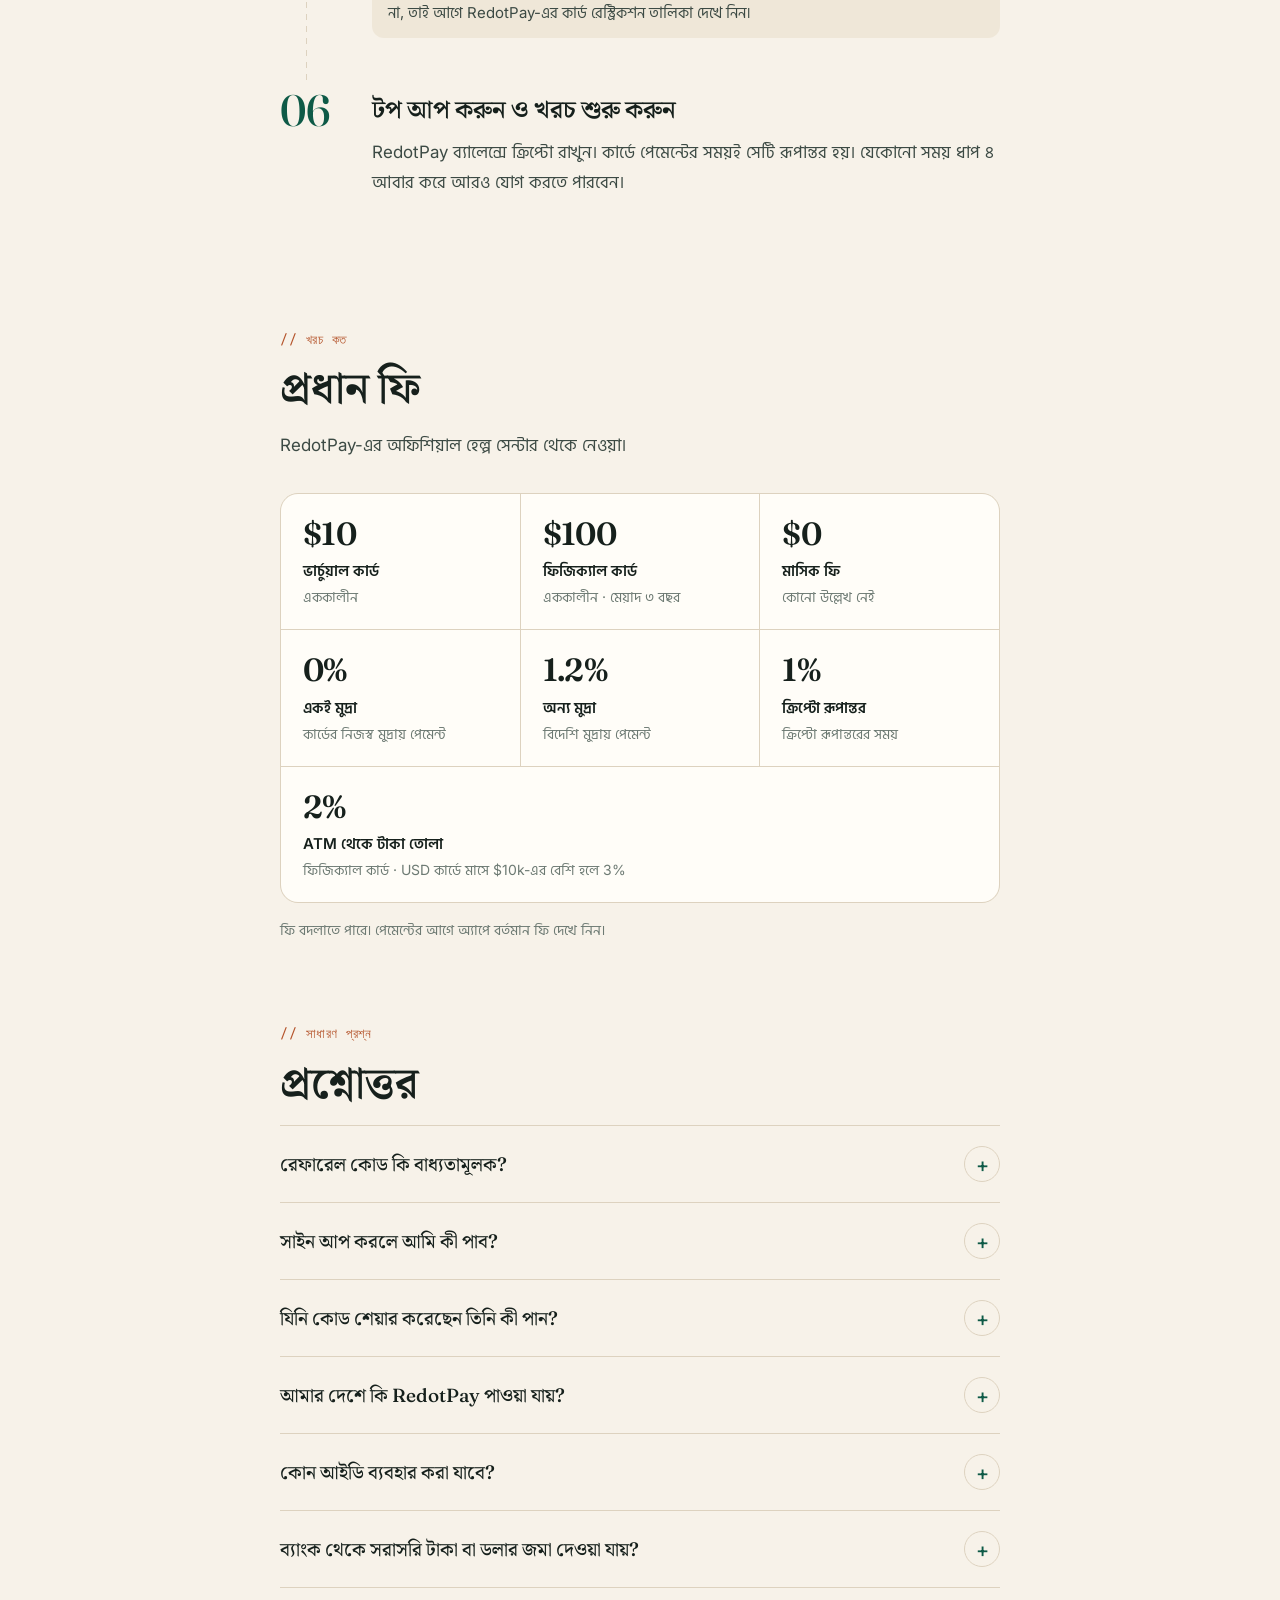
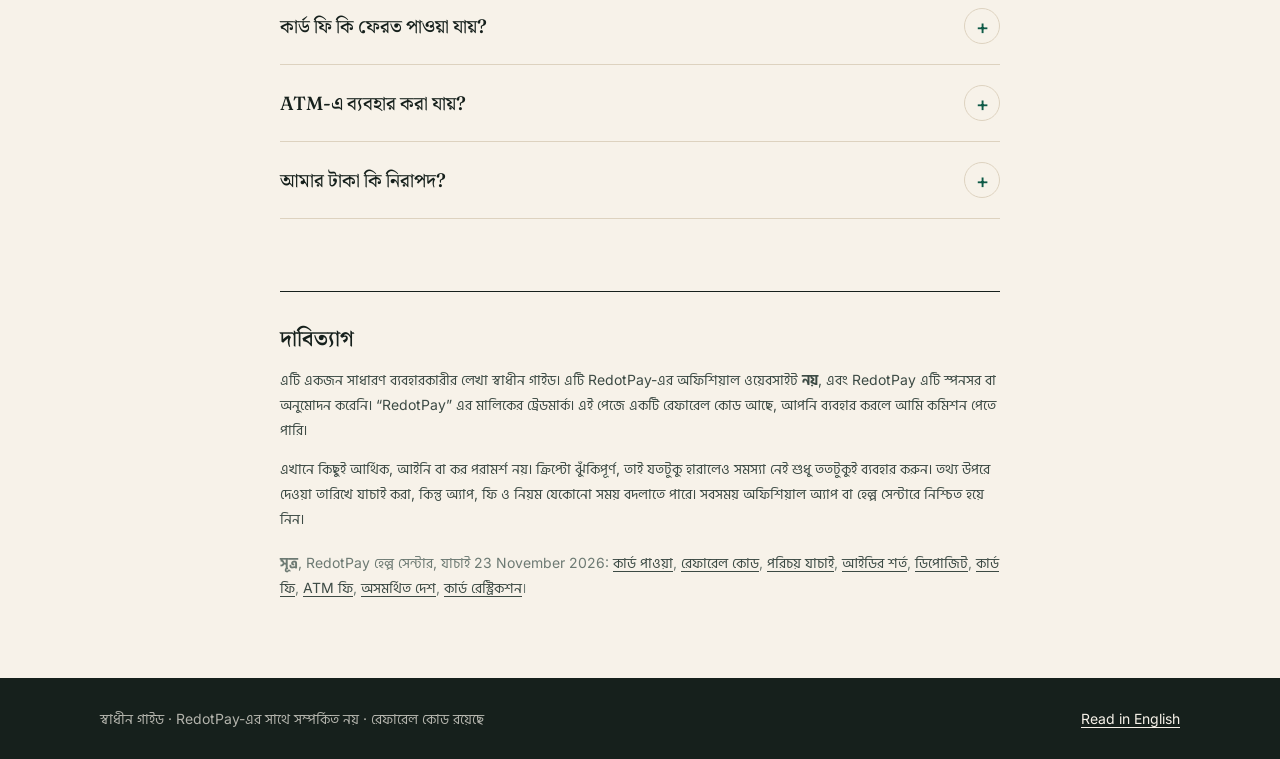
==== commit 4e1adc5f: "Remove local-rules notice Co-Authored-By: Claude Opus 5.5 <noreply@anthropic.com>" ====
--- a/bn.html
+++ b/bn.html
@@ -65,15 +65,6 @@
     </div>
   </div>
 
-  <div class="narrow">
-    <aside class="notice" role="note">
-      <span class="icon" aria-hidden="true">!</span>
-      <div>
-        <h3>আগে নিজের দেশের নিয়ম দেখে নিন</h3>
-        <p>অনেক দেশে ক্রিপ্টো নিষিদ্ধ বা সীমিত। <b>বাংলাদেশে</b> বাংলাদেশ ব্যাংক একাধিকবার ক্রিপ্টোকারেন্সি ব্যবহার ও লেনদেন না করতে সতর্ক করেছে। RedotPay নিজেও কিছু দেশে সেবা দেয় না। আপনার দেশে কী অনুমোদিত তা যাচাই করুন। স্থানীয় আইন মানার দায়িত্ব আপনার।</p>
-      </div>
-    </aside>
-  </div>
 
   <section class="block" id="code">
     <div class="narrow">
@@ -212,7 +203,7 @@
         </details>
         <details>
           <summary>আমার দেশে কি RedotPay পাওয়া যায়?</summary>
-          <p>RedotPay অ্যাপ ও কার্ডের জন্য নিষিদ্ধ দেশের তালিকা প্রকাশ করে (যেমন যুক্তরাষ্ট্র, মূল চীন, রাশিয়া)। তালিকা বদলায়, তাই হেল্প সেন্টার দেখুন। RedotPay আপনার দেশে সেবা দিলেও আপনার দেশের আইন ক্রিপ্টো অনুমোদন নাও করতে পারে। বাংলাদেশে বাংলাদেশ ব্যাংক ক্রিপ্টো ব্যবহারের বিরুদ্ধে সতর্ক করেছে।</p>
+          <p>RedotPay অ্যাপ ও কার্ডের জন্য নিষিদ্ধ দেশের তালিকা প্রকাশ করে (যেমন যুক্তরাষ্ট্র, মূল চীন, রাশিয়া)। তালিকা বদলায়, তাই হেল্প সেন্টার দেখুন।</p>
         </details>
         <details>
           <summary>কোন আইডি ব্যবহার করা যাবে?</summary>
@@ -239,7 +230,7 @@
       <div class="disclaimer" id="disclaimer">
         <h2>দাবিত্যাগ</h2>
         <p>এটি একজন সাধারণ ব্যবহারকারীর লেখা স্বাধীন গাইড। এটি RedotPay-এর অফিশিয়াল ওয়েবসাইট <b>নয়</b>, এবং RedotPay এটি স্পনসর বা অনুমোদন করেনি। “RedotPay” এর মালিকের ট্রেডমার্ক। এই পেজে একটি রেফারেল কোড আছে, আপনি ব্যবহার করলে আমি কমিশন পেতে পারি।</p>
-        <p>এখানে কিছুই আর্থিক, আইনি বা কর পরামর্শ নয়। ক্রিপ্টো ঝুঁকিপূর্ণ এবং এর আইনি অবস্থা দেশভেদে আলাদা। বাংলাদেশসহ কিছু দেশে কেন্দ্রীয় ব্যাংক ক্রিপ্টো সীমিত করেছে, তাই যেকোনো ক্রিপ্টো সেবা ব্যবহারের আগে আপনার দেশের আইন যাচাই করুন। তথ্য উপরে দেওয়া তারিখে যাচাই করা, কিন্তু অ্যাপ, ফি ও নিয়ম যেকোনো সময় বদলাতে পারে। সবসময় অফিশিয়াল অ্যাপ বা হেল্প সেন্টারে নিশ্চিত হয়ে নিন।</p>
+        <p>এখানে কিছুই আর্থিক, আইনি বা কর পরামর্শ নয়। ক্রিপ্টো ঝুঁকিপূর্ণ, তাই যতটুকু হারালেও সমস্যা নেই শুধু ততটুকুই ব্যবহার করুন। তথ্য উপরে দেওয়া তারিখে যাচাই করা, কিন্তু অ্যাপ, ফি ও নিয়ম যেকোনো সময় বদলাতে পারে। সবসময় অফিশিয়াল অ্যাপ বা হেল্প সেন্টারে নিশ্চিত হয়ে নিন।</p>
         <p class="sources"><b>সূত্র</b>, RedotPay হেল্প সেন্টার, যাচাই <span data-last-checked>23 November 2026</span>:
           <a href="https://helpcenter.redotpay.com/en/articles/11008771-how-to-get-a-redotpay-card" rel="nofollow">কার্ড পাওয়া</a>,
           <a href="https://helpcenter.redotpay.com/en/articles/10521800-how-do-i-use-a-referral-code" rel="nofollow">রেফারেল কোড</a>,
